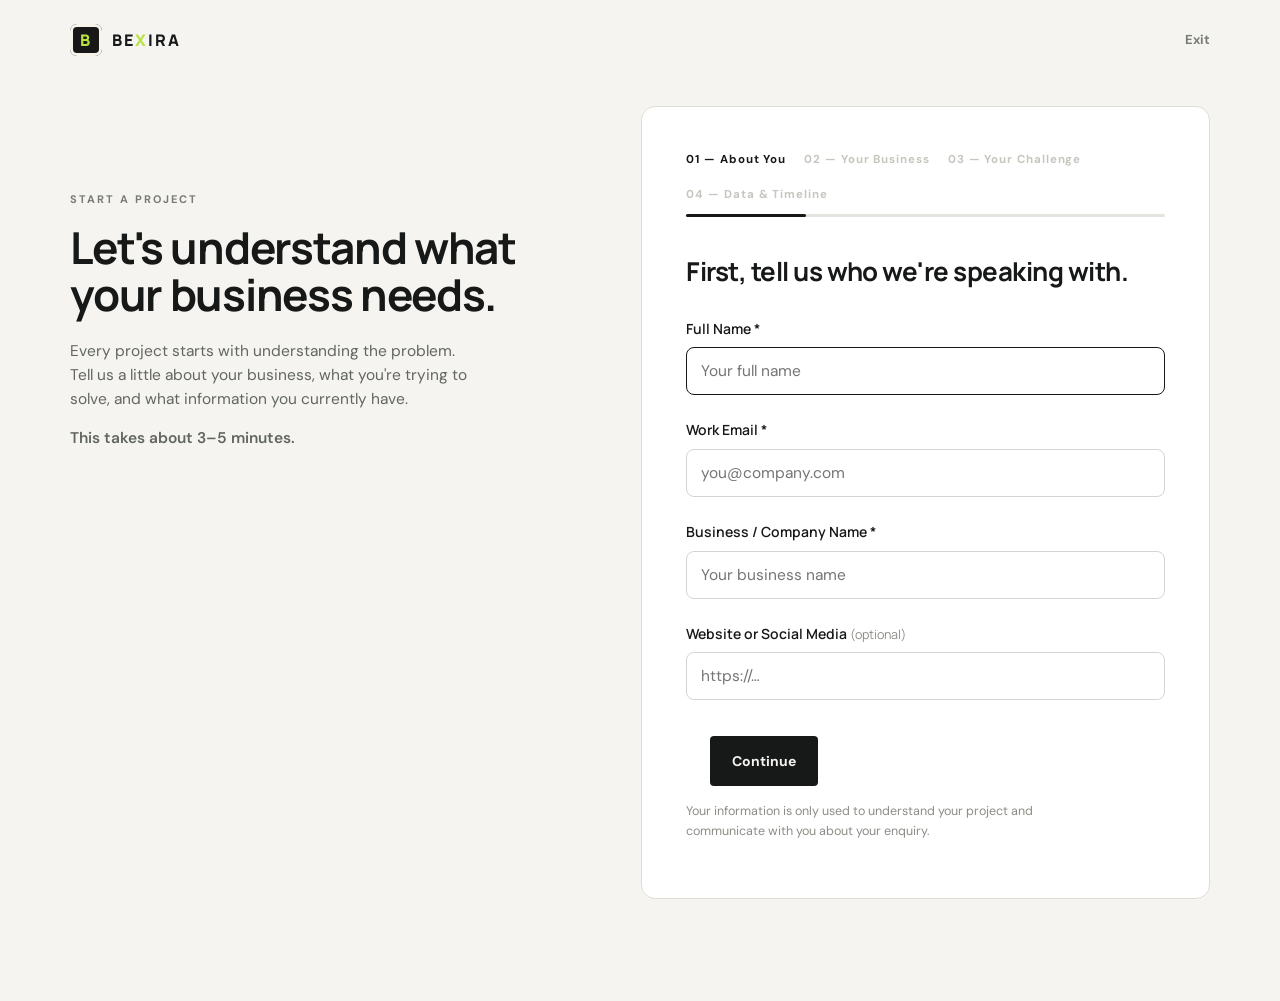
==== start-a-project/index.html @ 91bf82a2 "Update index.html" ====
<!DOCTYPE html>
<html lang="en">
<head>
<meta charset="UTF-8">
<meta name="viewport" content="width=device-width, initial-scale=1.0">
<title>Start a Project — BEXIRA</title>
<link rel="icon" type="image/png" href="../assets/favicon.png">
<link rel="preconnect" href="https://fonts.googleapis.com">
<link rel="preconnect" href="https://fonts.gstatic.com" crossorigin>
<link href="https://fonts.googleapis.com/css2?family=DM+Sans:wght@400;500;600;700&family=Manrope:wght@500;600;700;800&display=swap" rel="stylesheet">
<link rel="stylesheet" href="../style.css">

<style>
/* Form validation states */
.sp-field input.invalid,
.sp-field textarea.invalid {
  border-color: #d93025;
  background-color: #fff8f8;
}

.sp-field input.invalid:focus,
.sp-field textarea.invalid:focus {
  border-color: #d93025;
  box-shadow: 0 0 0 2px rgba(217, 48, 37, 0.12);
}

.sp-field-error {
  display: none;
  margin-top: 6px;
  font-size: 13px;
  color: #d93025;
}

.sp-field-error.show {
  display: block;
}
</style>
</head>
<body>
<div class="sp-page">
  <div class="sp-top">
    <a class="brand" href="../index.html" aria-label="BEXIRA home">
      <span class="brand-mark">B</span><span>BE<span class="x">X</span>IRA</span>
    </a>
    <a class="sp-exit" href="../index.html">Exit</a>
  </div>

  <div class="sp-wrap">
    <div class="sp-intro">
      <p class="eyebrow">START A PROJECT</p>
      <h1>Let's understand what your business needs.</h1>
      <p>Every project starts with understanding the problem. Tell us a little about your business, what you're trying to solve, and what information you currently have.</p>
      <p class="sp-time">This takes about 3–5 minutes.</p>
    </div>

    <div class="sp-panel">
      <div class="sp-labels">
        <span data-lbl="1" class="on">01 — About You</span>
        <span data-lbl="2">02 — Your Business</span>
        <span data-lbl="3">03 — Your Challenge</span>
        <span data-lbl="4">04 — Data &amp; Timeline</span>
      </div>
      <div class="sp-count-mobile" id="spCountMobile">Step 1 of 4</div>
      <div class="sp-progress-track"><div class="sp-progress-fill" id="spProgress"></div></div>

      <form id="spForm" action="https://api.web3forms.com/submit" method="POST">
        <input type="hidden" name="access_key" value="PASTE_YOUR_WEB3FORMS_KEY_HERE">
        <input type="hidden" name="subject" value="New BEXIRA project enquiry">
        <input type="hidden" name="redirect" value="brief-sent.html">
        <label class="hp-field">Leave this empty<input type="checkbox" name="botcheck"></label>

        <div class="sp-step active" data-step="1">
          <h2>First, tell us who we're speaking with.</h2>
          <div class="sp-field">
            <label>Full Name *</label>
            <input type="text" name="Full name" placeholder="Your full name" required autofocus>
          </div>
          <div class="sp-field">
            <label>Work Email *</label>
            <input type="email" name="Email" placeholder="you@company.com" required>
          </div>
          <div class="sp-field">
            <label>Business / Company Name *</label>
            <input type="text" name="Business name" placeholder="Your business name" required>
          </div>
          <div class="sp-field">
            <label>Website or Social Media <span class="opt">(optional)</span></label>
            <input type="text" name="Website or social" placeholder="https://…">
          </div>
          <div class="sp-nav"><span></span><button type="button" class="button dark sp-next">Continue</button></div>
          <p class="sp-submit-note">Your information is only used to understand your project and communicate with you about your enquiry.</p>
        </div>

        <div class="sp-step" data-step="2">
          <h2>Help us understand what you do.</h2>
          <div class="sp-field">
            <label>Tell us briefly about your business *</label>
            <textarea name="About the business" placeholder="What do you sell or provide, and who are your customers?" required></textarea>
          </div>
          <div class="sp-field">
            <label>Where is your business right now? <span class="opt">(optional)</span></label>
            <div class="sp-pills" data-field="Business stage">
              <div class="sp-pill">Startup / Early stage</div>
              <div class="sp-pill">Growing business</div>
              <div class="sp-pill">Established business</div>
              <div class="sp-pill">Other</div>
            </div>
            <input type="hidden" name="Business stage">
          </div>
          <div class="sp-nav"><button type="button" class="sp-back">← Back</button><button type="button" class="button dark sp-next">Continue</button></div>
        </div>

        <div class="sp-step" data-step="3">
          <h2>What would you like BEXIRA to help you understand?</h2>
          <div class="sp-field">
            <div class="sp-checks">
              <label class="sp-check"><input type="checkbox" name="Help needed" value="Dashboard build">Dashboard build</label>
              <label class="sp-check"><input type="checkbox" name="Help needed" value="Sales & customer review">Sales &amp; customer review</label>
              <label class="sp-check"><input type="checkbox" name="Help needed" value="Not sure yet, help me decide">Not sure yet, help me decide</label>
              <label class="sp-check"><input type="checkbox" name="Help needed" value="Data cleaning & organizing">Data cleaning &amp; organizing</label>
              <label class="sp-check"><input type="checkbox" name="Help needed" value="Something else">Something else</label>
            </div>
          </div>
          <div class="sp-field">
            <label>What problem are you currently trying to solve? *</label>
            <textarea name="The problem" placeholder="Tell us what isn't working, what you can't currently see clearly, or what decision you're trying to make." required></textarea>
          </div>
          <div class="sp-field">
            <label>What would you like to be able to do differently after this project? <span class="opt">(optional)</span></label>
            <textarea name="Desired outcome" placeholder="For example: understand which products drive profit, identify our best customers, track performance more clearly, or make better marketing decisions."></textarea>
          </div>
          <div class="sp-nav"><button type="button" class="sp-back">← Back</button><button type="button" class="button dark sp-next">Continue</button></div>
        </div>

        <div class="sp-step" data-step="4">
          <h2>Let's determine what's feasible.</h2>
          <div class="sp-field">
            <label>What information do you currently have?</label>
            <div class="sp-checks">
              <label class="sp-check"><input type="checkbox" name="Data available" value="Excel / CSV files">Excel / CSV files</label>
              <label class="sp-check"><input type="checkbox" name="Data available" value="POS data">POS data</label>
              <label class="sp-check"><input type="checkbox" name="Data available" value="CRM data">CRM data</label>
              <label class="sp-check"><input type="checkbox" name="Data available" value="E-commerce data">E-commerce data</label>
              <label class="sp-check"><input type="checkbox" name="Data available" value="Accounting / financial data">Accounting / financial data</label>
              <label class="sp-check"><input type="checkbox" name="Data available" value="Data from multiple sources">Data from multiple sources</label>
              <label class="sp-check"><input type="checkbox" name="Data available" value="Not sure">I'm not sure</label>
            </div>
          </div>
          <div class="sp-field">
            <label>When would you like to start? *</label>
            <div class="sp-pills" data-field="Timeline">
              <div class="sp-pill">As soon as possible</div>
              <div class="sp-pill">Within 1 month</div>
              <div class="sp-pill">1–3 months</div>
              <div class="sp-pill">I'm exploring options</div>
            </div>
            <input type="hidden" name="Timeline">
            <div class="sp-field-err">Pick one to continue.</div>
          </div>
          <div class="sp-field">
            <label>How did you hear about BEXIRA? <span class="opt">(optional)</span></label>
            <div class="sp-pills" data-field="Referral source">
              <div class="sp-pill">LinkedIn</div>
              <div class="sp-pill">Referral</div>
              <div class="sp-pill">Google / Search</div>
              <div class="sp-pill">Social media</div>
              <div class="sp-pill">Other</div>
            </div>
            <input type="hidden" name="Referral source">
          </div>
          <div class="sp-field">
            <label>Anything else you'd like us to know? <span class="opt">(optional)</span></label>
            <textarea name="Anything else" placeholder="Is there anything about your business, challenge, or project that would be helpful for us to know?"></textarea>
          </div>
         <div class="sp-field">
          <label for="budget_in_mind">Do you have a budget in mind? <span class="opt">(optional)</span></label>
          <input type="text" id="budget_in_mind" name="budget_in_mind"
         placeholder="e.g. ₦300,000 or $400. Leave blank if you're not sure">
        <p class="help">This helps us suggest the right package. A rough number is fine, and we'll quote a fixed price after the discovery call.</p>
       </div>
          
          <div class="sp-nav">
            <button type="button" class="sp-back">← Back</button>
            <button type="submit" class="button dark sp-submit" id="spSubmitBtn">Submit Project Brief</button>
          </div>
          <p class="sp-submit-note">By submitting this brief, you're giving BEXIRA the information needed to understand your project. No commitment is required at this stage.</p>
        </div>
      </form>
    </div>
  </div>
</div>

<script>
(function(){
  const steps = Array.from(document.querySelectorAll('.sp-step'));
  const labels = Array.from(document.querySelectorAll('.sp-labels span'));
  const progress = document.getElementById('spProgress');
  const countMobile = document.getElementById('spCountMobile');
  let current = 0;

  function show(i){
    steps.forEach((s,idx)=>s.classList.toggle('active', idx===i));
    labels.forEach((l,idx)=>l.classList.toggle('on', idx===i));
    progress.style.width = (((i+1)/steps.length)*100) + '%';
    countMobile.textContent = 'Step ' + (i+1) + ' of ' + steps.length;
    window.scrollTo({top:0, behavior:'smooth'});
  }

  function showFieldError(el, message){
    el.classList.add('invalid');

    let error = el.parentElement.querySelector('.sp-field-error');
    if (!error){
      error = document.createElement('div');
      error.className = 'sp-field-error';
      el.parentElement.appendChild(error);
    }

    error.textContent = message;
    error.classList.add('show');
  }

  function clearFieldError(el){
    el.classList.remove('invalid');

    const error = el.parentElement.querySelector('.sp-field-error');
    if (error) error.classList.remove('show');
  }

  function validateField(el){
    const value = el.value.trim();

    if (!value){
      showFieldError(el, 'This field is required.');
      return false;
    }

    if (el.type === 'email' && !el.validity.valid){
      showFieldError(el, 'Please enter a valid email address.');
      return false;
    }

    clearFieldError(el);
    return true;
  }

  function validate(step){
    let valid = true;

    const req = step.querySelectorAll('input[required], textarea[required]');

    req.forEach(el => {
      if (!validateField(el)){
        if (valid) el.focus();
        valid = false;
      }
    });

    // Timeline is the only required pill group (step 4)
    const timelineHidden = step.querySelector('input[type="hidden"][name="Timeline"]');
    if (timelineHidden && !timelineHidden.value){
      const err = step.querySelector('.sp-field-err');
      if (err) err.style.display = 'block';
      valid = false;
    }

    return valid;
  }

  // Validate required fields when the user leaves them.
  document.querySelectorAll('#spForm input[required], #spForm textarea[required]').forEach(el => {
    el.addEventListener('blur', () => {
      validateField(el);
    });

    el.addEventListener('input', () => {
      // Once the user starts correcting an invalid field,
      // remove the red state as soon as the value becomes valid.
      if (el.value.trim() && el.validity.valid){
        clearFieldError(el);
      }
    });
  });

  document.querySelectorAll('.sp-next').forEach(btn=>{
    btn.addEventListener('click', ()=>{
      if(!validate(steps[current])) return;
      if(current < steps.length-1){ current++; show(current); }
    });
  });
  document.querySelectorAll('.sp-back').forEach(btn=>{
    btn.addEventListener('click', ()=>{ if(current>0){ current--; show(current); } });
  });
  labels.forEach((l,idx)=>{
    l.style.cursor = idx <= current ? 'pointer' : 'default';
  });

  // Pill single-select groups
  document.querySelectorAll('.sp-pills').forEach(wrap=>{
    const field = wrap.dataset.field;
    const step = wrap.closest('.sp-step');
    const hidden = step.querySelector('input[type="hidden"][name="'+field+'"]');
    wrap.querySelectorAll('.sp-pill').forEach(p=>{
      p.addEventListener('click', ()=>{
        wrap.querySelectorAll('.sp-pill').forEach(o=>o.classList.remove('selected'));
        p.classList.add('selected');
        hidden.value = p.textContent;
        const err = step.querySelector('.sp-field-err');
        if (err) err.style.display = 'none';
      });
    });
  });

  document.getElementById('spForm').addEventListener('submit', ()=>{
    const btn = document.getElementById('spSubmitBtn');
    btn.disabled = true;
    btn.textContent = 'Submitted';
  });

  show(0);
})();
</script>
</body>
</html>
---- style.css ----
*{box-sizing:border-box}html{scroll-behavior:smooth}body{margin:0;background:#f5f4f0;color:#171918;font-family:"DM Sans",sans-serif;line-height:1.55}a{text-decoration:none;color:inherit}.nav{height:78px;padding:0 5.5vw;display:flex;align-items:center;justify-content:space-between;border-bottom:1px solid #deded8;background:#f5f4f0;position:sticky;top:0;z-index:10}.brand{display:flex;align-items:center;gap:10px;font-family:Manrope;font-weight:800;letter-spacing:.12em}.brand-mark{width:32px;height:32px;display:grid;place-items:center;background:#171918;color:#f5f4f0;border-radius:7px;font-weight:800}.nav-links{display:flex;gap:34px;font-size:14px;color:#555953}.nav-links a:hover,.footer-links a:hover{color:#171918}.nav-cta{font-weight:700;font-size:14px}.nav-cta span,.button span{margin-left:14px}.menu{display:none;border:0;background:none;font-size:24px}.hero{min-height:calc(100vh - 78px);padding:9vw 5.5vw 7vw;display:grid;grid-template-columns:1fr 1fr;gap:7vw;align-items:center;overflow:hidden}.eyebrow,.section-label,.case-label{font-size:11px;letter-spacing:.18em;font-weight:700;color:#777b75}.hero h1{font-family:Manrope;font-size:clamp(44px,5.8vw,82px);line-height:1.02;letter-spacing:-.055em;margin:22px 0}.hero h1 em,.contact h2 em{font-style:normal;color:#777b75}.hero-text{max-width:590px;font-size:18px;color:#626660}.hero-actions{display:flex;align-items:center;gap:28px;margin-top:35px}.button{display:inline-flex;padding:16px 22px;font-weight:700;font-size:14px;border-radius:4px}.button.dark{background:#171918;color:#fff}.button.light{background:#f5f4f0;color:#171918}.text-link{font-size:14px;font-weight:700}.text-link span{margin-left:8px}.hero-visual{position:relative;min-height:500px;display:grid;place-items:center}.orb{position:absolute;width:420px;height:420px;border-radius:50%;background:#e4e4df;z-index:-1}.data-card{width:min(100%,450px);background:#fff;border:1px solid #deded8;border-radius:18px;padding:25px;box-shadow:0 25px 70px #00000012;transform:rotate(2deg)}.card-top{font-size:10px;letter-spacing:.12em;color:#777b75;display:flex;justify-content:space-between}.live-dot{width:7px;height:7px;border-radius:50%;background:#777b75}.metric-row{display:grid;grid-template-columns:1fr 1fr;gap:18px;margin:30px 0}.metric-row small{display:block;color:#777b75;font-size:11px}.metric-row strong{display:block;font-family:Manrope;font-size:26px;margin:2px 0}.up{font-size:11px}.chart{height:120px;border-bottom:1px solid #ddd;display:flex;align-items:end;gap:9px}.bar{width:10%;background:#202321;border-radius:3px 3px 0 0}.b1{height:38%}.b2{height:50%}.b3{height:42%}.b4{height:66%}.b5{height:59%}.b6{height:78%}.b7{height:70%}.b8{height:91%}.insight{display:flex;gap:12px;align-items:flex-start;margin-top:22px;padding:13px;background:#f2f2ee;border-radius:9px;font-size:11px}.insight span{font-size:18px}.insight p{margin:0}.floating-card{position:absolute;right:0;bottom:54px;background:#171918;color:#fff;padding:19px 22px;border-radius:8px;font-size:10px;letter-spacing:.12em;line-height:1.7;transform:rotate(-4deg)}.floating-card b{font-size:12px}.trust-strip{border-top:1px solid #deded8;border-bottom:1px solid #deded8;padding:24px 5.5vw;display:flex;justify-content:space-between;gap:30px;color:#777b75;font-size:10px;letter-spacing:.13em}.trust-strip div{display:flex;gap:32px;color:#30332f;letter-spacing:0;font-size:12px}.section{padding:12vw 5.5vw}.intro{display:grid;grid-template-columns:1fr 2.3fr;gap:8vw}.intro h2,.process h2,.case-head h2,.about h2{font-family:Manrope;font-size:clamp(42px,5vw,70px);line-height:1.02;letter-spacing:-.05em;margin:0 0 28px}.intro h2 span,.process h2 span,.case-head h2 span,.about h2 span{color:#777b75}.lead{font-family:Manrope;font-size:27px;line-height:1.3;max-width:800px;margin-top:0}.intro p:not(.lead){max-width:670px;color:#626660}.solutions-grid{display:grid;grid-template-columns:repeat(4,1fr);border-top:1px solid #deded8;margin:0 5.5vw}.solution{min-height:390px;padding:30px 25px;border-right:1px solid #deded8;position:relative}.solution:first-child{border-left:1px solid #deded8}.solution.featured{background:#e7e7e1}.number{font-size:11px;color:#777b75}.solution h3{font-family:Manrope;font-size:28px;line-height:1.05;letter-spacing:-.04em;margin-top:70px}.solution p{color:#686c66;max-width:230px;font-size:14px}.arrow{position:absolute;bottom:27px;right:25px;font-size:22px}.process{display:grid;grid-template-columns:1fr 2.3fr;gap:8vw;background:#171918;color:#f5f4f0}.process .section-label{color:#92968f}.process-content h2 span{color:#92968f}.steps{border-top:1px solid #444742}.step{display:grid;grid-template-columns:80px 1fr;padding:27px 0;border-bottom:1px solid #444742}.step>b{font-size:11px;color:#92968f}.step h3{margin:0;font-family:Manrope;font-size:22px}.step p{margin:7px 0 0;color:#b7bab4;max-width:620px}.case-section{padding:12vw 5.5vw}.case-head{display:grid;grid-template-columns:1.2fr 1fr;gap:8vw;align-items:end;margin-bottom:60px}.case-head>p{color:#626660;max-width:400px}.case-card{display:grid;grid-template-columns:1.05fr 1fr;background:#e5e5df}.case-visual{min-height:500px;background:#202321;color:#f5f4f0;padding:35px;display:flex;flex-direction:column;justify-content:flex-end;position:relative;overflow:hidden}.case-visual:before{content:"";position:absolute;width:360px;height:360px;border:1px solid #777b75;border-radius:50%;right:-100px;top:-70px}.case-number{font-family:Manrope;font-size:clamp(70px,9vw,125px);line-height:.9;letter-spacing:-.07em;margin-bottom:5px}.case-visual>p{font-size:11px;letter-spacing:.18em;color:#a7aaa3}.case-line{width:100%;height:1px;background:#666a64;margin:50px 0 15px}.case-bottom{display:flex;justify-content:space-between;font-size:12px;color:#b9bcb6}.case-copy{padding:70px 7vw;display:flex;flex-direction:column;justify-content:center}.tag{font-size:10px;letter-spacing:.15em;font-weight:700;color:#777b75}.case-copy h3{font-family:Manrope;font-size:42px;letter-spacing:-.04em;margin:20px 0}.case-copy p{color:#626660;max-width:470px;margin-bottom:35px}.about-grid{display:grid;grid-template-columns:1.1fr 1fr;gap:10vw}.about-copy .big{font-family:Manrope;font-size:25px;line-height:1.3}.about-copy>p:not(.big){color:#626660}.principles{display:flex;flex-wrap:wrap;gap:9px;margin-top:35px}.principles span{border:1px solid #d5d5cf;padding:10px 13px;font-size:11px}.contact{background:#202321;color:#f5f4f0;padding:10vw 5.5vw}.contact-inner{max-width:950px}.contact h2{font-family:Manrope;font-size:clamp(60px,9vw,130px);line-height:.9;letter-spacing:-.065em;margin:22px 0}.contact p:not(.eyebrow){max-width:500px;color:#b9bcb6;margin:30px 0}.contact .eyebrow{color:#92968f}footer{padding:45px 5.5vw;display:grid;grid-template-columns:2fr 1fr 1fr;gap:30px;border-top:1px solid #deded8}.footer-brand{display:grid;grid-template-columns:32px auto;gap:10px;align-items:center;font-family:Manrope}.footer-brand p{grid-column:1/-1;color:#777b75;font-size:12px;margin:0}.footer-links{display:flex;flex-direction:column;gap:8px;font-size:12px}.copyright{font-size:11px;color:#777b75;text-align:right;align-self:end}@media(max-width:850px){.nav{padding:0 6%}.nav-links,.nav-cta{display:none}.menu{display:block}.hero{grid-template-columns:1fr;padding:18vw 6% 12vw}.hero-visual{min-height:400px}.trust-strip{padding:20px 6%;display:block}.trust-strip div{margin-top:14px;flex-wrap:wrap;gap:14px}.section{padding:18vw 6%}.intro,.process,.about-grid,.case-head{grid-template-columns:1fr;gap:45px}.solutions-grid{grid-template-columns:1fr 1fr;margin:0 6%}.solution{min-height:330px}.solution:nth-child(2){border-right:0}.solution:nth-child(n+3){border-top:1px solid #deded8}.case-card{grid-template-columns:1fr}.case-visual{min-height:400px}.case-copy{padding:55px 8vw}footer{grid-template-columns:1fr 1fr;padding:40px 6%}.copyright{text-align:left;grid-column:1/-1}.nav{height:68px}}@media(max-width:520px){.hero h1{font-size:47px}.hero-text{font-size:16px}.hero-actions{align-items:flex-start;flex-direction:column;gap:18px}.hero-visual{min-height:350px}.data-card{transform:none}.floating-card{right:-4px;bottom:10px}.solutions-grid{grid-template-columns:1fr}.solution,.solution:first-child{border-left:1px solid #deded8;border-right:1px solid #deded8}.solution:nth-child(2){border-top:0}.lead{font-size:22px}.case-number{font-size:76px}.contact h2{font-size:64px}}

/* ===== BEXIRA logo identity (mark + wordmark X only) ===== */
:root{--logo-ivory:#F7F4EC;--logo-lime:#B8E33D;--logo-ink:#171817}
.brand-mark{background:var(--logo-ink);color:var(--logo-lime);box-shadow:0 0 0 3px var(--logo-ivory) inset;transition:transform .4s cubic-bezier(.2,.8,.2,1)}
.brand:hover .brand-mark{transform:rotate(-8deg) scale(1.06)}
.brand .x,.footer-brand .x{color:var(--logo-lime)}

/* ===== Scroll reveal ===== */
.reveal{opacity:0;transform:translateY(26px);transition:opacity .8s cubic-bezier(.2,.7,.2,1),transform .8s cubic-bezier(.2,.7,.2,1)}
.reveal.in{opacity:1;transform:translateY(0)}

/* ===== Hero motion ===== */
.orb{animation:floatOrb 7s ease-in-out infinite}
@keyframes floatOrb{0%,100%{transform:translateY(0) scale(1)}50%{transform:translateY(-16px) scale(1.03)}}
.live-dot{animation:pulseDot 2.2s ease-in-out infinite}
@keyframes pulseDot{0%,100%{box-shadow:0 0 0 0 rgba(119,123,117,.45)}50%{box-shadow:0 0 0 7px rgba(119,123,117,0)}}
.data-card{transition:transform .25s ease-out;will-change:transform}
.floating-card{transition:transform .35s cubic-bezier(.2,.8,.2,1)}
.floating-card:hover{transform:rotate(1deg) scale(1.04)}
.chart .bar{transition:height 1.1s cubic-bezier(.16,.8,.2,1)}
.chart:not(.animate) .bar{height:0!important}
.insight{transition:transform .3s}
.insight:hover{transform:translateX(3px)}

/* ===== Solution cards ===== */
.solution{transition:background .35s ease}
.solution:not(.featured):hover{background:#ececE6}
.arrow{transition:transform .3s cubic-bezier(.2,.8,.2,1)}
.solution:hover .arrow{transform:translate(4px,-4px)}

/* ===== Case study sparkline graphic ===== */
.case-visual{isolation:isolate}
.case-spark{position:absolute;inset:0;width:100%;height:60%;opacity:.55;z-index:0}
.spark-line{fill:none;stroke-width:2;stroke-linecap:round;stroke-dasharray:520;stroke-dashoffset:520;transition:stroke-dashoffset 1.6s cubic-bezier(.2,.7,.2,1)}
.spark-up{stroke:#f5f4f0}
.spark-down{stroke:#5c605a}
.case-visual.animate .spark-line{stroke-dashoffset:0}
.case-visual.animate .spark-down{transition-delay:.25s}
.case-label,.case-number,.case-visual>p,.case-line,.case-bottom{position:relative;z-index:1}

/* ===== Steps + principles subtle hover ===== */
.step{transition:padding-left .3s}
.step:hover{padding-left:8px}
.principles span{transition:background .25s,border-color .25s}
.principles span:hover{background:#171918;color:#f5f4f0;border-color:#171918}

@media(prefers-reduced-motion:reduce){
  .reveal,.orb,.live-dot,.spark-line,.data-card,.floating-card,.chart .bar{transition:none!important;animation:none!important}
  .reveal{opacity:1;transform:none}
  .chart .bar{height:auto!important}
  .spark-line{stroke-dashoffset:0!important}
}

/* ===== Buttons: clear, consistent hover on every button ===== */
.button{display:inline-flex;align-items:center;transition:transform .25s ease,box-shadow .25s ease,background .25s ease,color .25s ease;cursor:pointer}
.button.dark{background:#171918;color:#f5f4f0}
.button.dark:hover{background:#2b2d29;transform:translateY(-2px);box-shadow:0 12px 26px rgba(0,0,0,.18)}
.button.outline{background:transparent;color:#171918;border:1.5px solid #171918}
.button.outline:hover{background:#171918;color:#f5f4f0;transform:translateY(-2px);box-shadow:0 12px 26px rgba(0,0,0,.18)}
.button.light{background:#f5f4f0;color:#171918}
.button.light:hover{background:#e5e5df;transform:translateY(-2px);box-shadow:0 12px 26px rgba(0,0,0,.28)}
.nav-cta{position:relative;border-bottom:1px solid transparent;transition:border-color .25s,color .25s}
.nav-cta:hover{border-bottom-color:#171918}
.text-link{position:relative;background-image:linear-gradient(#171918,#171918);background-size:0% 1px;background-position:0 100%;background-repeat:no-repeat;padding-bottom:2px;transition:background-size .35s cubic-bezier(.2,.8,.2,1)}
.text-link:hover{background-size:100% 1px}

/* ===== Mini CTA after Services ===== */
.mini-cta{border-top:1px solid #deded8;margin:0 5.5vw;padding:64px 0;display:flex;flex-wrap:wrap;align-items:center;justify-content:space-between;gap:24px}
.mini-cta p{font-family:Manrope;font-size:22px;max-width:560px;letter-spacing:-.01em;line-height:1.3}

/* ===== Case CTA at bottom of Selected Thinking ===== */
.case-cta{margin-top:56px;padding-top:36px;border-top:1px solid #deded8;display:flex;flex-wrap:wrap;align-items:center;justify-content:space-between;gap:22px}
.case-cta p{font-family:Manrope;font-size:20px;max-width:440px}

/* ===== Footer contact line ===== */
.footer-contact-line{font-size:13px;color:#777b75;margin-top:14px}
.footer-contact-line a{font-weight:700;color:#171918;text-decoration:underline;text-underline-offset:3px;transition:opacity .2s}
.footer-contact-line a:hover{opacity:.6}

/* ===== Hero: profit trend line + updated metrics ===== */
.chart{position:relative}
.profit-trend{position:absolute;inset:0;width:100%;height:100%;pointer-events:none}
.profit-trend polyline{fill:none;stroke:#9a9d97;stroke-width:2;stroke-dasharray:420;stroke-dashoffset:420;transition:stroke-dashoffset 1.3s cubic-bezier(.2,.7,.2,1) .4s}
.chart.animate .profit-trend polyline{stroke-dashoffset:0}
.down{font-size:11px}

/* ===== Services heading ===== */
.services-heading{margin:0 5.5vw;padding:64px 0 8px;font-family:Manrope;font-weight:700;font-size:13px;letter-spacing:.16em;text-transform:uppercase;color:#777b75}

/* ===== Case study: projects label + evidence images ===== */
.case-projects-label{font-family:Manrope;font-weight:700;font-size:13px;letter-spacing:.16em;text-transform:uppercase;color:#777b75;margin-bottom:22px}
.case-evidence{display:grid;grid-template-columns:1fr 1fr;gap:26px;margin-top:26px}
.evidence-item img{width:100%;border:1px solid #deded8;border-radius:4px;display:block}
.evidence-item figcaption{font-size:13px;color:#626660;margin-top:12px;max-width:420px}
@media(max-width:850px){.case-evidence{grid-template-columns:1fr}}

/* ===== News & Insights ===== */
.news-grid{display:grid;grid-template-columns:repeat(3,1fr);gap:24px;margin-top:16px}
.news-card{border-top:1px solid #deded8;padding-top:20px;transition:transform .3s}
.news-card:hover{transform:translateY(-4px)}
.news-card h3{font-family:Manrope;font-size:19px;line-height:1.25;letter-spacing:-.01em;margin:14px 0 12px}
.news-meta{font-size:12px;color:#777b75}
.news-note{margin-top:34px;font-size:13px;color:#777b75}
@media(max-width:850px){.news-grid{grid-template-columns:1fr}}

/* ===== FAQ accordion ===== */
.faq-list{border-top:1px solid #deded8;margin-top:16px}
.faq-item{border-bottom:1px solid #deded8;padding:22px 0}
.faq-item summary{list-style:none;cursor:pointer;font-family:Manrope;font-weight:600;font-size:17px;display:flex;justify-content:space-between;align-items:center}
.faq-item summary::-webkit-details-marker{display:none}
.faq-item summary::after{content:"+";font-size:20px;color:#777b75;transition:transform .3s}
.faq-item[open] summary::after{transform:rotate(45deg)}
.faq-item p{color:#626660;max-width:640px;margin:14px 0 0;font-size:14.5px}

/* ===== Case study page ===== */
.cs-main{max-width:900px;margin:0 auto;padding:8vw 6vw 10vw}
.cs-back{font-size:13px;font-weight:700;color:#777b75;display:inline-block;margin-bottom:40px}
.cs-back:hover{color:#171918}
.cs-tag{font-size:11px;letter-spacing:.18em;font-weight:700;color:#777b75}
.cs-title{font-family:Manrope;font-weight:800;font-size:clamp(38px,6vw,64px);letter-spacing:-.04em;line-height:1.02;margin:18px 0 46px}
.cs-block{padding:40px 0;border-top:1px solid #deded8}
.cs-block h2{font-family:Manrope;font-size:14px;font-weight:700;letter-spacing:.14em;text-transform:uppercase;color:#777b75;margin-bottom:18px}
.cs-block p{color:#33362f;font-size:16.5px;max-width:680px;margin-bottom:14px}
.cs-stats{display:flex;flex-wrap:wrap;gap:28px;margin-top:20px}
.cs-stats div{font-size:13px;color:#777b75}
.cs-stats b{display:block;font-family:Manrope;font-size:22px;color:#171918}
.cs-qlist,.cs-findings{margin:0;padding:0;list-style:none}
.cs-qlist li,.cs-findings li{position:relative;padding:10px 0 10px 22px;font-size:16px;color:#33362f;max-width:680px}
.cs-qlist li::before,.cs-findings li::before{content:"—";position:absolute;left:0;color:#777b75}
.cs-why{margin-top:18px;padding:18px 20px;background:#ececE6;border-radius:8px;font-size:14.5px;color:#4a4d47;max-width:680px}
.cs-dash-figure{margin:0 0 46px}
.cs-dash-figure img{width:100%;border:1px solid #deded8;border-radius:6px;display:block}
.cs-dash-figure figcaption{margin-top:14px;font-size:14.5px;color:#4a4d47;max-width:680px}
.cs-dash-figure figcaption b{color:#171918}
.cs-rec-grid{display:grid;grid-template-columns:1fr 1fr;gap:36px;margin-top:10px}
.cs-rec-col h3{font-family:Manrope;font-size:15px;margin-bottom:12px}
.cs-rec-col.data h3{color:#171918}
.cs-rec-col.bexira h3{color:#777b75}
@media(max-width:760px){.cs-rec-grid{grid-template-columns:1fr}.cs-main{padding:22vw 6% 16vw}}

/* ===== Mobile menu fix ===== */
.nav-links.open{display:flex!important;position:absolute;top:100%;left:0;right:0;flex-direction:column;align-items:flex-start;gap:18px;background:#f5f4f0;padding:24px 6%;border-bottom:1px solid #deded8;z-index:20;animation:slideDown .25s ease}
@keyframes slideDown{from{opacity:0;transform:translateY(-8px)}to{opacity:1;transform:translateY(0)}}

/* ===== Contact extras ===== */
.availability{display:flex;align-items:center;gap:10px;font-size:13px;color:#b9bcb6;margin-bottom:26px}
.next-steps{display:flex;gap:0;flex-wrap:wrap;margin-top:30px;font-size:12px;letter-spacing:.06em;color:#92968f}
.next-steps span:not(:last-child)::after{content:"·";margin:0 12px;color:#444742}

/* ===== Founder quote ===== */
.founder-quote{margin:34px 0 0;padding-left:22px;border-left:2px solid #d5d5cf;font-family:Manrope;font-style:italic;font-size:19px;color:#33362f;max-width:480px}
.founder-quote cite{display:block;margin-top:12px;font-style:normal;font-size:12px;letter-spacing:.08em;color:#777b75}

/* ===== Project brief form ===== */
.brief-intro{color:#626660;font-size:16px;max-width:560px;margin-bottom:44px}
.brief-form{display:flex;flex-direction:column;gap:26px;max-width:640px}
.field{display:flex;flex-direction:column;gap:8px}
.field label{font-family:Manrope;font-weight:600;font-size:14px}
.field .hint{font-size:12.5px;color:#8b8e86;font-weight:400}
.field input,.field select,.field textarea{
  font-family:'DM Sans',sans-serif;font-size:15px;padding:13px 14px;border:1px solid #d5d5cf;
  border-radius:6px;background:#fff;color:#171918;transition:border-color .2s
}
.field input:focus,.field select:focus,.field textarea:focus{outline:none;border-color:#171918}
.field textarea{resize:vertical;min-height:96px;font-family:'DM Sans',sans-serif}
.field-row{display:grid;grid-template-columns:1fr 1fr;gap:20px}
@media(max-width:600px){.field-row{grid-template-columns:1fr}}
.brief-submit{align-self:flex-start;border:none;cursor:pointer;font-family:'DM Sans',sans-serif}
.brief-note{font-size:13px;color:#8b8e86;margin-top:-6px}
.thanks-wrap{max-width:560px;margin:14vw auto;text-align:left;padding:0 6vw}
.thanks-wrap h1{font-family:Manrope;font-size:clamp(32px,5vw,50px);letter-spacing:-.03em;margin-bottom:18px}
.thanks-wrap p{color:#626660;font-size:16px;margin-bottom:30px}

/* ===== Project brief form (step wizard) ===== */
.fb-page{min-height:100vh;display:flex;flex-direction:column}
.fb-top{padding:24px 5.5vw;display:flex;align-items:center;justify-content:space-between}
.fb-progress-track{height:3px;background:#e5e5df;width:100%}
.fb-progress-fill{height:100%;background:#171918;width:14%;transition:width .35s cubic-bezier(.2,.8,.2,1)}
.fb-exit{font-size:13px;font-weight:700;color:#777b75}
.fb-exit:hover{color:#171918}
.fb-body{flex:1;display:flex;align-items:center;padding:6vw 5.5vw}
.fb-step{display:none;max-width:640px;width:100%;animation:fbIn .4s cubic-bezier(.2,.8,.2,1)}
.fb-step.active{display:block}
@keyframes fbIn{from{opacity:0;transform:translateY(14px)}to{opacity:1;transform:translateY(0)}}
.fb-count{font-size:13px;color:#777b75;margin-bottom:16px}
.fb-question{font-family:Manrope;font-weight:700;font-size:clamp(24px,3.6vw,36px);letter-spacing:-.02em;line-height:1.2;margin-bottom:28px}
.fb-step input,.fb-step select,.fb-step textarea{
  width:100%;font-family:'DM Sans',sans-serif;font-size:18px;padding:14px 4px;border:none;border-bottom:2px solid #d5d5cf;
  background:transparent;color:#171918;transition:border-color .2s
}
.fb-step input:focus,.fb-step select:focus,.fb-step textarea:focus{outline:none;border-color:#171918}
.fb-step textarea{min-height:110px;resize:vertical;border:1px solid #d5d5cf;border-radius:6px;padding:14px}
.fb-hint{font-size:13px;color:#8b8e86;margin-top:10px}
.fb-error{font-size:13px;color:#b3453a;margin-top:10px;display:none}
.fb-options{display:flex;flex-direction:column;gap:10px}
.fb-option{border:1.5px solid #d5d5cf;border-radius:8px;padding:15px 18px;cursor:pointer;font-size:16px;transition:border-color .2s,background .2s}
.fb-option:hover{border-color:#171918}
.fb-option.selected{border-color:#171918;background:#171918;color:#f5f4f0}
.fb-other{margin-top:14px;display:none}
.fb-nav{display:flex;align-items:center;gap:24px;margin-top:38px}
.fb-back{font-size:14px;font-weight:600;color:#777b75;cursor:pointer;background:none;border:none;padding:0}
.fb-back:hover{color:#171918}
.fb-next,.fb-submit{border:none;cursor:pointer;font-family:'DM Sans',sans-serif}

/* ===== Start a Project — grouped multi-step form ===== */
.sp-page{min-height:100vh;display:flex;flex-direction:column}
.sp-top{padding:24px 5.5vw;display:flex;align-items:center;justify-content:space-between}
.sp-exit{font-size:13px;font-weight:700;color:#777b75}
.sp-exit:hover{color:#171918}
.sp-wrap{flex:1;display:grid;grid-template-columns:1fr 1.15fr;gap:6vw;padding:2vw 5.5vw 8vw;align-items:start}
@media(max-width:900px){.sp-wrap{grid-template-columns:1fr;gap:40px;padding:2vw 6% 14vw}}
.sp-intro{position:sticky;top:14vw}
@media(max-width:900px){.sp-intro{position:static}}
.sp-intro .eyebrow{font-size:11px;letter-spacing:.18em;font-weight:700;color:#777b75}
.sp-intro h1{font-family:Manrope;font-size:clamp(30px,4vw,44px);letter-spacing:-.03em;line-height:1.08;margin:16px 0 20px}
.sp-intro p{color:#626660;font-size:15.5px;max-width:400px;margin-bottom:14px}
.sp-time{font-size:13px;color:#8b8e86;font-weight:600}
.sp-panel{background:#fff;border:1px solid #deded8;border-radius:14px;padding:44px}
@media(max-width:600px){.sp-panel{padding:30px 22px}}
.sp-labels{display:flex;gap:18px;font-size:11.5px;letter-spacing:.08em;font-weight:700;color:#c6c6bf;margin-bottom:10px;flex-wrap:wrap}
.sp-labels span.on{color:#171918}
.sp-count-mobile{display:none;font-size:13px;color:#777b75;margin-bottom:10px}
@media(max-width:640px){.sp-labels{display:none}.sp-count-mobile{display:block}}
.sp-progress-track{height:3px;background:#e5e5df;border-radius:2px;margin-bottom:34px}
.sp-progress-fill{height:100%;background:#171918;border-radius:2px;width:25%;transition:width .35s cubic-bezier(.2,.8,.2,1)}
.sp-step{display:none}
.sp-step.active{display:block;animation:spIn .4s cubic-bezier(.2,.8,.2,1)}
@keyframes spIn{from{opacity:0;transform:translateY(10px)}to{opacity:1;transform:translateY(0)}}
.sp-step h2{font-family:Manrope;font-size:clamp(21px,2.6vw,26px);letter-spacing:-.02em;margin-bottom:26px}
.sp-field{margin-bottom:24px}
.sp-field label{display:block;font-family:Manrope;font-weight:600;font-size:14px;margin-bottom:8px}
.sp-field .opt{font-weight:400;color:#8b8e86;font-size:12.5px}
.sp-field input[type=text],.sp-field input[type=email],.sp-field input[type=url],.sp-field textarea{
  width:100%;font-family:'DM Sans',sans-serif;font-size:15.5px;padding:13px 14px;border:1px solid #d5d5cf;
  border-radius:8px;background:#fff;color:#171918;transition:border-color .2s
}
.sp-field input:focus,.sp-field textarea:focus{outline:none;border-color:#171918}
.sp-field textarea{resize:vertical;min-height:96px}
.sp-field-err{font-size:12.5px;color:#b3453a;margin-top:6px;display:none}
.sp-pills{display:flex;flex-wrap:wrap;gap:10px}
.sp-pill{border:1.5px solid #d5d5cf;border-radius:100px;padding:10px 18px;font-size:14px;cursor:pointer;transition:.2s}
.sp-pill:hover{border-color:#171918}
.sp-pill.selected{border-color:#171918;background:#171918;color:#f5f4f0}
.sp-checks{display:flex;flex-direction:column;gap:10px}
.sp-check{display:flex;align-items:center;gap:12px;border:1.5px solid #d5d5cf;border-radius:8px;padding:13px 16px;cursor:pointer;transition:border-color .2s;font-size:14.5px}
.sp-check:hover{border-color:#171918}
.sp-check input{width:18px;height:18px;flex-shrink:0;accent-color:#171918}
.sp-nav{display:flex;align-items:center;gap:24px;margin-top:36px}
.sp-back{font-size:14px;font-weight:600;color:#777b75;cursor:pointer;background:none;border:none;padding:0}
.sp-back:hover{color:#171918}
.sp-next,.sp-submit{border:none;cursor:pointer;font-family:'DM Sans',sans-serif}
.sp-submit:disabled{opacity:.6;cursor:default}
.sp-submit-note{font-size:12.5px;color:#8b8e86;margin-top:16px;max-width:420px}
.hp-field{position:absolute;left:-9999px;top:-9999px}

/* ===== Brief received (thank-you) — richer version ===== */
.thanks-wrap .next-steps-block{margin:38px 0;border-top:1px solid #deded8;padding-top:8px}
.thanks-step{display:grid;grid-template-columns:36px 1fr;gap:16px;padding:18px 0;border-bottom:1px solid #deded8}
.thanks-step b{font-family:Manrope;font-size:13px;color:#777b75}
.thanks-step h3{font-family:Manrope;font-size:16px;margin:0 0 4px}
.thanks-step p{color:#626660;font-size:14px;margin:0}
.thanks-actions{display:flex;gap:18px;flex-wrap:wrap;align-items:center;margin-top:30px}
.thanks-hint{font-size:13px;color:#8b8e86}

/* ===== Founder bio + portfolio link ===== */
.founder-bio{margin-top:22px;color:#626660;font-size:14.5px;max-width:480px}
.founder-portfolio-link{display:inline-block;margin-top:16px;font-size:13.5px}

.sim-note{background:#fff;border:1px solid #deded8;border-radius:12px;padding:14px 18px;font-size:.9rem;line-height:1.5;color:#777b75;max-width:720px;margin:20px 0}
.sim-note strong{color:#171918}

.bx-packages{max-width:1100px;margin:48px auto 0;padding-bottom:88px;font-family:'DM Sans',sans-serif;color:#171918}
@media (max-width:700px){.bx-packages{padding-bottom:56px}}
.bx-eyebrow{font-family:'Manrope',sans-serif;font-size:.75rem;letter-spacing:.14em;font-weight:700;color:#777b75;margin:0 0 20px}
.bx-grid{display:grid;grid-template-columns:repeat(auto-fit,minmax(260px,1fr));gap:20px}
.bx-card{background:#fff;border:1px solid #deded8;border-radius:16px;padding:28px;display:flex;flex-direction:column}
.bx-card h3{font-family:'Manrope',sans-serif;font-size:1.25rem;line-height:1.25;margin:0 0 8px}
.bx-for{color:#777b75;font-size:.95rem;line-height:1.5;margin:0 0 18px}
.bx-card ul{list-style:none;padding:0;margin:0 0 18px}
.bx-card li{position:relative;padding-left:20px;margin-bottom:10px;font-size:.95rem;line-height:1.5}
.bx-card li::before{content:"";position:absolute;left:0;top:.7em;width:8px;height:1px;background:currentColor}
.bx-small{font-size:.85rem;line-height:1.5;color:#777b75;margin:0 0 16px}
.bx-time{margin:auto 0 0;padding-top:16px;border-top:1px solid #deded8;font-size:.85rem;font-weight:600}
.bx-card--featured{background:#202321;border-color:#202321;color:#f5f4f0}
.bx-card--featured .bx-for{color:#b9bcb6}
.bx-card--featured .bx-time{border-top-color:rgba(245,244,240,.2)}
.bx-badge{align-self:flex-start;display:inline-block;margin-bottom:14px;padding:4px 10px;border-radius:999px;background:#f5f4f0;color:#171918;font-size:.7rem;font-weight:700;letter-spacing:.1em;text-transform:uppercase}
.bx-notes{margin-top:32px;max-width:720px}
.bx-notes p{font-size:1rem;line-height:1.6;margin:0 0 14px}
.bx-need{margin:24px 0}
.bx-need h4{font-family:'Manrope',sans-serif;font-size:1rem;margin:0 0 10px}
.bx-need ul{margin:0;padding-left:18px;line-height:1.7}
.bx-cta{display:inline-block;margin-top:8px;padding:14px 26px;border-radius:999px;background:#171918;color:#f5f4f0;font-weight:600;text-decoration:none}
.bx-cta:hover{background:#202321}
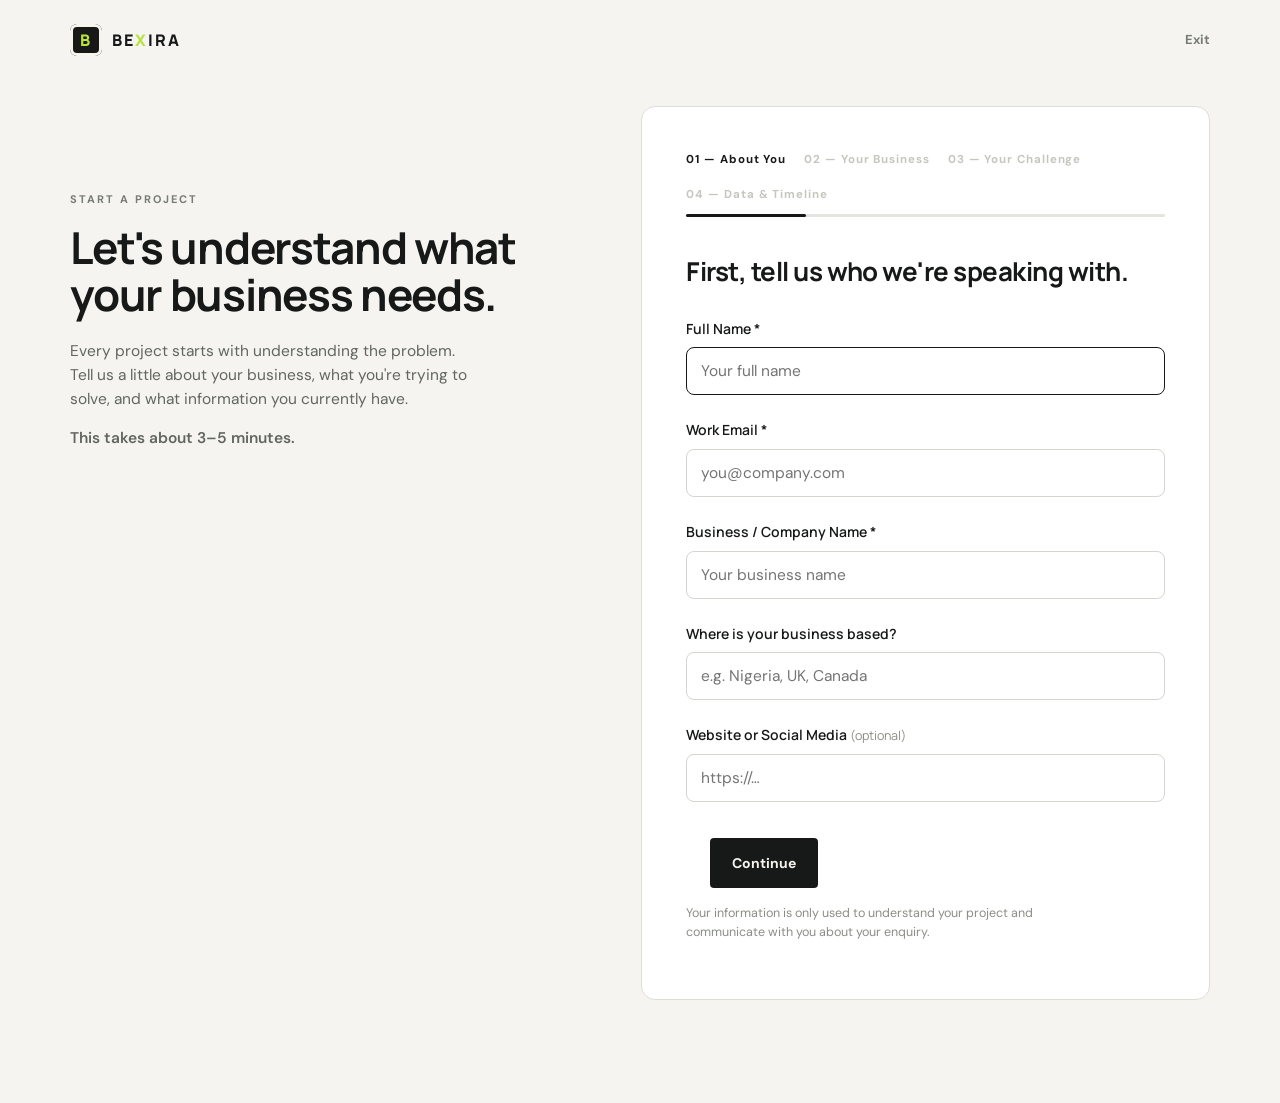
==== commit c9719123: "Update index.html" ====
--- a/start-a-project/index.html
+++ b/start-a-project/index.html
@@ -64,9 +64,9 @@
       <div class="sp-progress-track"><div class="sp-progress-fill" id="spProgress"></div></div>
 
       <form id="spForm" action="https://api.web3forms.com/submit" method="POST">
-        <input type="hidden" name="access_key" value="PASTE_YOUR_WEB3FORMS_KEY_HERE">
+        <input type="hidden" name="access_key" value="bdeb4134-4bf4-47cb-a210-68f720c36d8c">
         <input type="hidden" name="subject" value="New BEXIRA project enquiry">
-        <input type="hidden" name="redirect" value="brief-sent.html">
+        <input type="hidden" name="redirect" value="https://bexiraanalytics.github.io/website/start-a-project/brief-sent.html">
         <label class="hp-field">Leave this empty<input type="checkbox" name="botcheck"></label>
 
         <div class="sp-step active" data-step="1">
@@ -83,6 +83,10 @@
             <label>Business / Company Name *</label>
             <input type="text" name="Business name" placeholder="Your business name" required>
           </div>
+          <div class="sp-field">
+            <label for="country">Where is your business based?</label>
+            <input type="text" id="country" name="country" placeholder="e.g. Nigeria, UK, Canada" required>
+         </div>
           <div class="sp-field">
             <label>Website or Social Media <span class="opt">(optional)</span></label>
             <input type="text" name="Website or social" placeholder="https://…">
@@ -144,6 +148,7 @@
               <label class="sp-check"><input type="checkbox" name="Data available" value="Accounting / financial data">Accounting / financial data</label>
               <label class="sp-check"><input type="checkbox" name="Data available" value="Data from multiple sources">Data from multiple sources</label>
               <label class="sp-check"><input type="checkbox" name="Data available" value="Not sure">I'm not sure</label>
+              <label class="sp-check"><input type="checkbox" name="Data available" value="Not sure">Mostly in chats, DMs or a notebook</label>
             </div>
           </div>
           <div class="sp-field">
@@ -313,7 +318,7 @@
 
   document.getElementById('spForm').addEventListener('submit', ()=>{
     const btn = document.getElementById('spSubmitBtn');
-    btn.disabled = true;
+    btn.disabled = false;
     btn.textContent = 'Submitted';
   });
 
--- a/style.css
+++ b/style.css
@@ -270,8 +270,8 @@
 .sim-note{background:#fff;border:1px solid #deded8;border-radius:12px;padding:14px 18px;font-size:.9rem;line-height:1.5;color:#777b75;max-width:720px;margin:20px 0}
 .sim-note strong{color:#171918}
 
-.bx-packages{max-width:1100px;margin:48px auto 0;padding-bottom:88px;font-family:'DM Sans',sans-serif;color:#171918}
-@media (max-width:700px){.bx-packages{padding-bottom:56px}}
+.bx-packages{max-width:1100px;margin:48px auto 0;padding:0 0 88px;box-sizing:border-box;font-family:'DM Sans',sans-serif;color:#171918}
+@media (max-width:700px){.bx-packages{padding:0 24px 56px}}
 .bx-eyebrow{font-family:'Manrope',sans-serif;font-size:.75rem;letter-spacing:.14em;font-weight:700;color:#777b75;margin:0 0 20px}
 .bx-grid{display:grid;grid-template-columns:repeat(auto-fit,minmax(260px,1fr));gap:20px}
 .bx-card{background:#fff;border:1px solid #deded8;border-radius:16px;padding:28px;display:flex;flex-direction:column}
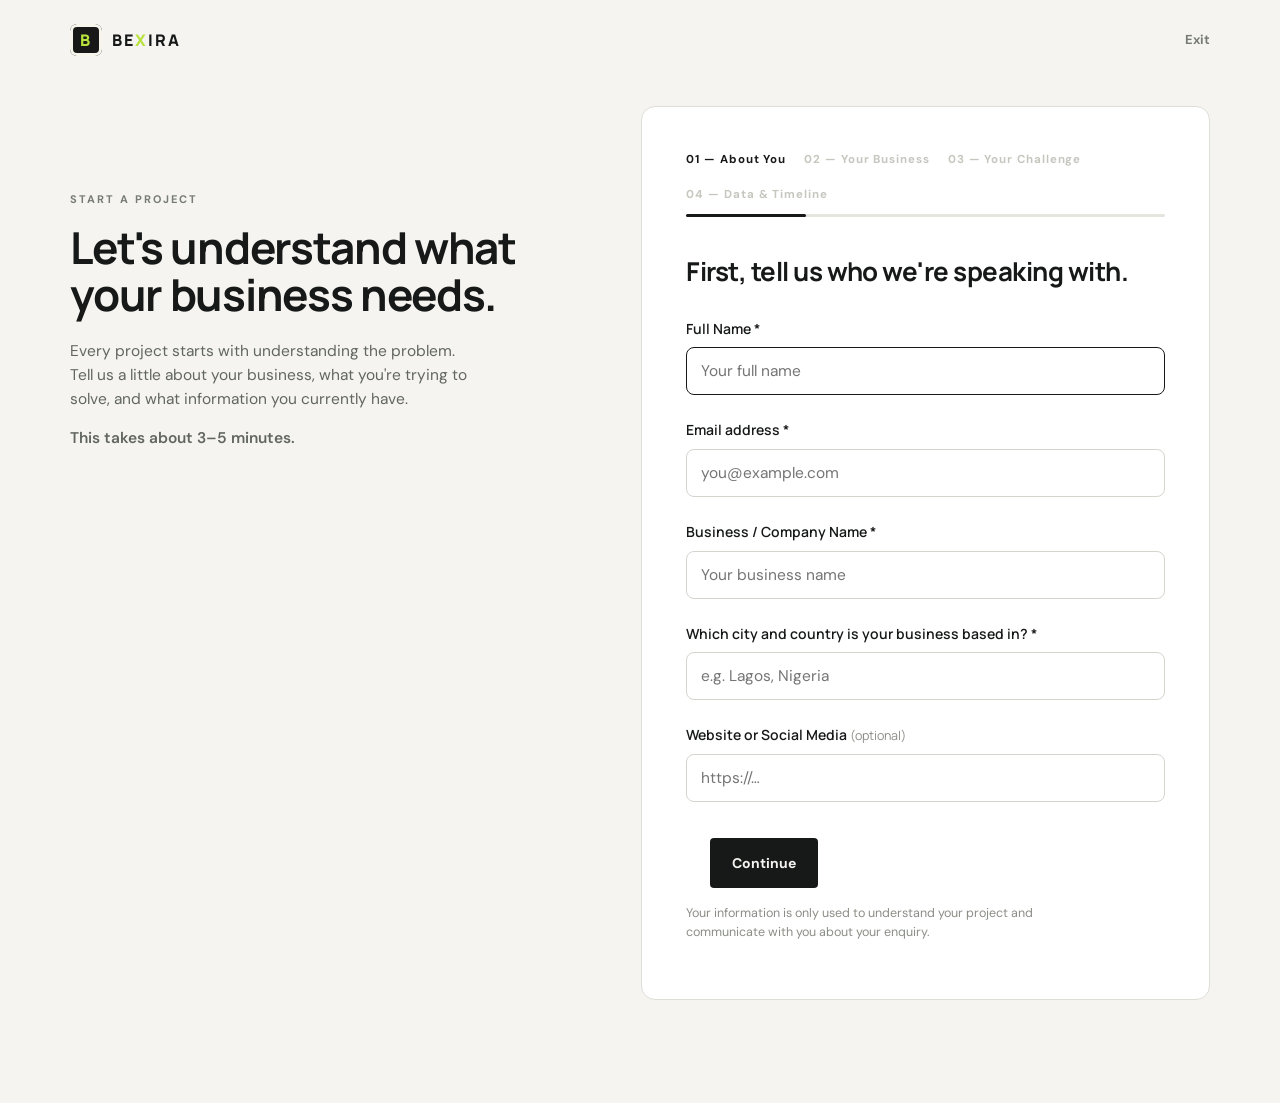
==== commit 273cec02: "Add files via upload" ====
--- a/start-a-project/index.html
+++ b/start-a-project/index.html
@@ -8,8 +8,18 @@
 <link rel="preconnect" href="https://fonts.googleapis.com">
 <link rel="preconnect" href="https://fonts.gstatic.com" crossorigin>
 <link href="https://fonts.googleapis.com/css2?family=DM+Sans:wght@400;500;600;700&family=Manrope:wght@500;600;700;800&display=swap" rel="stylesheet">
-<link rel="stylesheet" href="../style.css">
-
+<link rel="stylesheet" href="../style.css?v=4">
+
+<script>
+window.bexiraTrack = window.bexiraTrack || function (event, params) {
+  params = params || {};
+  try {
+    if (typeof window.gtag === "function") window.gtag("event", event, params);
+    if (typeof window.plausible === "function") window.plausible(event, { props: params });
+    (window.dataLayer = window.dataLayer || []).push(Object.assign({ event: event }, params));
+  } catch (e) {}
+};
+</script>
 <style>
 /* Form validation states */
 .sp-field input.invalid,
@@ -66,7 +76,8 @@
       <form id="spForm" action="https://api.web3forms.com/submit" method="POST">
         <input type="hidden" name="access_key" value="bdeb4134-4bf4-47cb-a210-68f720c36d8c">
         <input type="hidden" name="subject" value="New BEXIRA project enquiry">
-        <input type="hidden" name="redirect" value="https://bexiraanalytics.github.io/website/start-a-project/brief-sent.html">
+        <input type="hidden" name="Requested tier" value="">
+        <input type="hidden" name="redirect" value="https://bexira.consulting/start-a-project/brief-sent.html">
         <label class="hp-field">Leave this empty<input type="checkbox" name="botcheck"></label>
 
         <div class="sp-step active" data-step="1">
@@ -76,17 +87,17 @@
             <input type="text" name="Full name" placeholder="Your full name" required autofocus>
           </div>
           <div class="sp-field">
-            <label>Work Email *</label>
-            <input type="email" name="Email" placeholder="you@company.com" required>
+            <label>Email address *</label>
+            <input type="email" name="Email" placeholder="you@example.com" required>
           </div>
           <div class="sp-field">
             <label>Business / Company Name *</label>
             <input type="text" name="Business name" placeholder="Your business name" required>
           </div>
           <div class="sp-field">
-            <label for="country">Where is your business based?</label>
-            <input type="text" id="country" name="country" placeholder="e.g. Nigeria, UK, Canada" required>
-         </div>
+            <label for="country">Which city and country is your business based in? *</label>
+            <input type="text" id="country" name="City and country" placeholder="e.g. Lagos, Nigeria" required>
+          </div>
           <div class="sp-field">
             <label>Website or Social Media <span class="opt">(optional)</span></label>
             <input type="text" name="Website or social" placeholder="https://…">
@@ -98,40 +109,50 @@
         <div class="sp-step" data-step="2">
           <h2>Help us understand what you do.</h2>
           <div class="sp-field">
-            <label>Tell us briefly about your business *</label>
-            <textarea name="About the business" placeholder="What do you sell or provide, and who are your customers?" required></textarea>
-          </div>
-          <div class="sp-field">
-            <label>Where is your business right now? <span class="opt">(optional)</span></label>
-            <div class="sp-pills" data-field="Business stage">
-              <div class="sp-pill">Startup / Early stage</div>
-              <div class="sp-pill">Growing business</div>
-              <div class="sp-pill">Established business</div>
-              <div class="sp-pill">Other</div>
-            </div>
-            <input type="hidden" name="Business stage">
+            <label>What do you sell, to whom, and do you make it yourself or buy it to resell? *</label>
+            <textarea name="What they sell" placeholder="One or two lines is enough. If it's a mix, say roughly what share you make." required></textarea>
+          </div>
+          <div class="sp-field">
+            <label>Where do you sell? <span class="opt">(optional, choose all that apply)</span></label>
+            <div class="sp-checks">
+              <label class="sp-check"><input type="checkbox" name="Sales channels" value="Physical shop">Physical shop</label>
+              <label class="sp-check"><input type="checkbox" name="Sales channels" value="Instagram / WhatsApp">Instagram / WhatsApp</label>
+              <label class="sp-check"><input type="checkbox" name="Sales channels" value="Own website">Own website</label>
+              <label class="sp-check"><input type="checkbox" name="Sales channels" value="Marketplace (e.g. Jumia, Konga)">Marketplace (e.g. Jumia, Konga)</label>
+              <label class="sp-check"><input type="checkbox" name="Sales channels" value="Wholesale / distributors">Wholesale / distributors</label>
+              <label class="sp-check"><input type="checkbox" name="Sales channels" value="Other">Other</label>
+            </div>
+          </div>
+          <div class="sp-field">
+            <label>Roughly what were your sales last month? *</label>
+            <div class="sp-pills" data-field="Sales last month" data-required="true">
+              <div class="sp-pill">Under ₦2M</div>
+              <div class="sp-pill">₦2M–₦5M</div>
+              <div class="sp-pill">₦5M–₦15M</div>
+              <div class="sp-pill">₦15M–₦50M</div>
+              <div class="sp-pill">Over ₦50M</div>
+              <div class="sp-pill">I'm not sure</div>
+            </div>
+            <input type="hidden" name="Sales last month">
+            <p class="help">An estimate is fine. Your numbers stay private and are only used to prepare for our call.</p>
+            <div class="sp-field-err">Pick one to continue.</div>
           </div>
           <div class="sp-nav"><button type="button" class="sp-back">← Back</button><button type="button" class="button dark sp-next">Continue</button></div>
         </div>
 
         <div class="sp-step" data-step="3">
-          <h2>What would you like BEXIRA to help you understand?</h2>
-          <div class="sp-field">
-            <div class="sp-checks">
-              <label class="sp-check"><input type="checkbox" name="Help needed" value="Dashboard build">Dashboard build</label>
-              <label class="sp-check"><input type="checkbox" name="Help needed" value="Sales & customer review">Sales &amp; customer review</label>
-              <label class="sp-check"><input type="checkbox" name="Help needed" value="Not sure yet, help me decide">Not sure yet, help me decide</label>
-              <label class="sp-check"><input type="checkbox" name="Help needed" value="Data cleaning & organizing">Data cleaning &amp; organizing</label>
-              <label class="sp-check"><input type="checkbox" name="Help needed" value="Something else">Something else</label>
-            </div>
-          </div>
+          <h2>Tell us what's going on.</h2>
           <div class="sp-field">
             <label>What problem are you currently trying to solve? *</label>
             <textarea name="The problem" placeholder="Tell us what isn't working, what you can't currently see clearly, or what decision you're trying to make." required></textarea>
           </div>
           <div class="sp-field">
-            <label>What would you like to be able to do differently after this project? <span class="opt">(optional)</span></label>
-            <textarea name="Desired outcome" placeholder="For example: understand which products drive profit, identify our best customers, track performance more clearly, or make better marketing decisions."></textarea>
+            <label>What do you think is causing it? <span class="opt">(optional)</span></label>
+            <textarea name="Their theory" placeholder="Your own theory, even if you're not sure. &quot;I have no idea&quot; is a fine answer."></textarea>
+          </div>
+          <div class="sp-field">
+            <label>What would you like to be able to decide after this project? <span class="opt">(optional)</span></label>
+            <textarea name="Decision wanted" placeholder="For example: whether to open a second shop, stop stocking a product, close a sales channel, or change a price."></textarea>
           </div>
           <div class="sp-nav"><button type="button" class="sp-back">← Back</button><button type="button" class="button dark sp-next">Continue</button></div>
         </div>
@@ -139,21 +160,33 @@
         <div class="sp-step" data-step="4">
           <h2>Let's determine what's feasible.</h2>
           <div class="sp-field">
-            <label>What information do you currently have?</label>
-            <div class="sp-checks">
+            <label>What information do you currently have? *</label>
+            <div class="sp-checks" data-required="true">
               <label class="sp-check"><input type="checkbox" name="Data available" value="Excel / CSV files">Excel / CSV files</label>
               <label class="sp-check"><input type="checkbox" name="Data available" value="POS data">POS data</label>
               <label class="sp-check"><input type="checkbox" name="Data available" value="CRM data">CRM data</label>
               <label class="sp-check"><input type="checkbox" name="Data available" value="E-commerce data">E-commerce data</label>
               <label class="sp-check"><input type="checkbox" name="Data available" value="Accounting / financial data">Accounting / financial data</label>
               <label class="sp-check"><input type="checkbox" name="Data available" value="Data from multiple sources">Data from multiple sources</label>
+              <label class="sp-check"><input type="checkbox" name="Data available" value="Mostly chats, DMs or a notebook">Mostly in chats, DMs or a notebook</label>
               <label class="sp-check"><input type="checkbox" name="Data available" value="Not sure">I'm not sure</label>
-              <label class="sp-check"><input type="checkbox" name="Data available" value="Not sure">Mostly in chats, DMs or a notebook</label>
-            </div>
+            </div>
+            <div class="sp-field-err">Pick at least one to continue.</div>
+          </div>
+          <div class="sp-field">
+            <label>How far back do your sales records go? <span class="opt">(optional)</span></label>
+            <div class="sp-pills" data-field="Records go back">
+              <div class="sp-pill">Less than 3 months</div>
+              <div class="sp-pill">3–12 months</div>
+              <div class="sp-pill">1–2 years</div>
+              <div class="sp-pill">More than 2 years</div>
+              <div class="sp-pill">I'm not sure</div>
+            </div>
+            <input type="hidden" name="Records go back">
           </div>
           <div class="sp-field">
             <label>When would you like to start? *</label>
-            <div class="sp-pills" data-field="Timeline">
+            <div class="sp-pills" data-field="Timeline" data-required="true">
               <div class="sp-pill">As soon as possible</div>
               <div class="sp-pill">Within 1 month</div>
               <div class="sp-pill">1–3 months</div>
@@ -161,6 +194,10 @@
             </div>
             <input type="hidden" name="Timeline">
             <div class="sp-field-err">Pick one to continue.</div>
+          </div>
+          <div class="sp-field">
+            <label>Is there anything about the business the numbers won't show? <span class="opt">(optional)</span></label>
+            <textarea name="What the numbers won't show" placeholder="For example: who else is involved in decisions, a supplier you depend on, or something that has recently changed."></textarea>
           </div>
           <div class="sp-field">
             <label>How did you hear about BEXIRA? <span class="opt">(optional)</span></label>
@@ -173,16 +210,6 @@
             </div>
             <input type="hidden" name="Referral source">
           </div>
-          <div class="sp-field">
-            <label>Anything else you'd like us to know? <span class="opt">(optional)</span></label>
-            <textarea name="Anything else" placeholder="Is there anything about your business, challenge, or project that would be helpful for us to know?"></textarea>
-          </div>
-         <div class="sp-field">
-          <label for="budget_in_mind">Do you have a budget in mind? <span class="opt">(optional)</span></label>
-          <input type="text" id="budget_in_mind" name="budget_in_mind"
-         placeholder="e.g. ₦300,000 or $400. Leave blank if you're not sure">
-        <p class="help">This helps us suggest the right package. A rough number is fine, and we'll quote a fixed price after the discovery call.</p>
-       </div>
           
           <div class="sp-nav">
             <button type="button" class="sp-back">← Back</button>
@@ -261,13 +288,22 @@
       }
     });
 
-    // Timeline is the only required pill group (step 4)
-    const timelineHidden = step.querySelector('input[type="hidden"][name="Timeline"]');
-    if (timelineHidden && !timelineHidden.value){
-      const err = step.querySelector('.sp-field-err');
-      if (err) err.style.display = 'block';
-      valid = false;
-    }
+    // Required pill groups (single choice) and required checkbox groups
+    step.querySelectorAll('.sp-pills[data-required]').forEach(wrap => {
+      const field = wrap.closest('.sp-field');
+      const hidden = field.querySelector('input[type="hidden"]');
+      const err = field.querySelector('.sp-field-err');
+      const ok = hidden && hidden.value;
+      if (err) err.style.display = ok ? 'none' : 'block';
+      if (!ok) valid = false;
+    });
+    step.querySelectorAll('.sp-checks[data-required]').forEach(wrap => {
+      const field = wrap.closest('.sp-field');
+      const err = field.querySelector('.sp-field-err');
+      const ok = wrap.querySelector('input:checked');
+      if (err) err.style.display = ok ? 'none' : 'block';
+      if (!ok) valid = false;
+    });
 
     return valid;
   }
@@ -310,17 +346,57 @@
         wrap.querySelectorAll('.sp-pill').forEach(o=>o.classList.remove('selected'));
         p.classList.add('selected');
         hidden.value = p.textContent;
-        const err = step.querySelector('.sp-field-err');
+        const err = wrap.closest('.sp-field').querySelector('.sp-field-err');
         if (err) err.style.display = 'none';
       });
     });
   });
 
-  document.getElementById('spForm').addEventListener('submit', ()=>{
+  // Hide the "pick at least one" message as soon as a box is ticked
+  document.querySelectorAll('.sp-checks[data-required]').forEach(wrap=>{
+    wrap.querySelectorAll('input[type="checkbox"]').forEach(cb=>{
+      cb.addEventListener('change', ()=>{
+        if (wrap.querySelector('input:checked')){
+          const err = wrap.closest('.sp-field').querySelector('.sp-field-err');
+          if (err) err.style.display = 'none';
+        }
+      });
+    });
+  });
+
+  document.getElementById('spForm').addEventListener('submit', (e)=>{
+    // The last step has no Continue button, so check its required answers here
+    if (!validate(steps[current])){ e.preventDefault(); return; }
     const btn = document.getElementById('spSubmitBtn');
     btn.disabled = false;
     btn.textContent = 'Submitted';
-  });
+    const tierField = document.querySelector('input[name="Requested tier"]');
+    window.bexiraTrack('brief_submitted', { tier: (tierField && tierField.value) ? tierField.value : 'none' });
+  });
+
+  // --- Read ?tier= from the pricing cards and prepare the brief ---------
+  (function () {
+    var TIERS = {
+      signal:  { label: 'Signal Review' },
+      profit:  { label: 'Profit Review + Dashboard' },
+      partner: { label: 'Growth Partner' }
+    };
+    var key = new URLSearchParams(window.location.search).get('tier');
+    var tier = key ? TIERS[key.toLowerCase()] : null;
+    if (!tier) return; // missing or unknown: behave like the normal form
+
+    var hidden = document.querySelector('input[name="Requested tier"]');
+    if (hidden) hidden.value = tier.label;
+
+    var intro = document.querySelector('.sp-intro');
+    if (intro) {
+      var note = document.createElement('p');
+      note.className = 'sp-tier-note';
+      note.textContent = 'You came from the ' + tier.label + ' card. Your brief is set up to match, and you can change anything below.';
+      intro.appendChild(note);
+    }
+    window.bexiraTrack('tier_brief_opened', { tier: key.toLowerCase() });
+  })();
 
   show(0);
 })();
--- a/style.css
+++ b/style.css
@@ -267,29 +267,88 @@
 .founder-bio{margin-top:22px;color:#626660;font-size:14.5px;max-width:480px}
 .founder-portfolio-link{display:inline-block;margin-top:16px;font-size:13.5px}
 
-.sim-note{background:#fff;border:1px solid #deded8;border-radius:12px;padding:14px 18px;font-size:.9rem;line-height:1.5;color:#777b75;max-width:720px;margin:20px 0}
+.sim-note{background:#fff;border:1px solid #deded8;border-radius:12px;padding:14px 18px;font-size:.9rem;line-height:1.5;color:#5f635d;max-width:720px;margin:20px 0}
 .sim-note strong{color:#171918}
 
-.bx-packages{max-width:1100px;margin:48px auto 0;padding:0 0 88px;box-sizing:border-box;font-family:'DM Sans',sans-serif;color:#171918}
-@media (max-width:700px){.bx-packages{padding:0 24px 56px}}
-.bx-eyebrow{font-family:'Manrope',sans-serif;font-size:.75rem;letter-spacing:.14em;font-weight:700;color:#777b75;margin:0 0 20px}
-.bx-grid{display:grid;grid-template-columns:repeat(auto-fit,minmax(260px,1fr));gap:20px}
+/* ===== Pricing section ===== */
+.bx-pricing{padding:48px 5.5vw 88px}
+.bx-packages{max-width:1100px;margin:0 auto;font-family:'DM Sans',sans-serif;color:#171918}
+.bx-eyebrow{font-family:'Manrope',sans-serif;font-size:.75rem;letter-spacing:.14em;font-weight:700;color:#5f635d;margin:0 0 16px}
+.bx-pricing h2{font-family:Manrope,sans-serif;font-size:clamp(30px,4.2vw,50px);line-height:1.08;letter-spacing:-.04em;margin:0 0 18px;max-width:760px}
+.bx-intro{max-width:640px;margin:0 0 34px;color:#5f635d;font-size:1.02rem;line-height:1.6}
+.bx-grid{display:grid;grid-template-columns:repeat(3,1fr);gap:20px;align-items:stretch}
 .bx-card{background:#fff;border:1px solid #deded8;border-radius:16px;padding:28px;display:flex;flex-direction:column}
-.bx-card h3{font-family:'Manrope',sans-serif;font-size:1.25rem;line-height:1.25;margin:0 0 8px}
-.bx-for{color:#777b75;font-size:.95rem;line-height:1.5;margin:0 0 18px}
+.bx-role{margin:0 0 14px;font-size:.72rem;font-weight:700;letter-spacing:.12em;text-transform:uppercase;color:#5f635d}
+.bx-card .bx-badge{align-self:flex-start;display:inline-block;margin:0 0 14px;padding:4px 10px;border-radius:999px;background:#f5f4f0;color:#171918;font-size:.7rem;font-weight:700;letter-spacing:.1em;text-transform:uppercase}
+.bx-card h3{font-family:'Manrope',sans-serif;font-size:1.3rem;line-height:1.2;margin:0 0 8px}
+.bx-for{color:#171918;font-size:.98rem;line-height:1.45;font-weight:600;margin:0 0 10px}
+.bx-desc{color:#5f635d;font-size:.92rem;line-height:1.55;margin:0 0 18px}
 .bx-card ul{list-style:none;padding:0;margin:0 0 18px}
-.bx-card li{position:relative;padding-left:20px;margin-bottom:10px;font-size:.95rem;line-height:1.5}
+.bx-card li{position:relative;padding-left:20px;margin-bottom:10px;font-size:.92rem;line-height:1.5}
 .bx-card li::before{content:"";position:absolute;left:0;top:.7em;width:8px;height:1px;background:currentColor}
-.bx-small{font-size:.85rem;line-height:1.5;color:#777b75;margin:0 0 16px}
-.bx-time{margin:auto 0 0;padding-top:16px;border-top:1px solid #deded8;font-size:.85rem;font-weight:600}
+.bx-price{font-family:'Manrope',sans-serif;font-size:1.9rem;font-weight:800;line-height:1.1;color:#171918;margin:auto 0 4px;padding-top:6px;font-variant-numeric:tabular-nums}
+.bx-price .from{display:block;font-family:'DM Sans',sans-serif;font-size:.62rem;font-weight:600;letter-spacing:.12em;text-transform:uppercase;color:#5f635d;margin-bottom:2px}
+.bx-price .per{font-family:'DM Sans',sans-serif;font-size:.9rem;font-weight:600}
+.bx-price .usd{font-family:'DM Sans',sans-serif;font-size:.82rem;font-weight:500;color:#5f635d}
+.bx-time{margin:0 0 2px;font-size:.9rem;font-weight:600}
+.bx-term{font-size:.8rem;color:#5f635d;margin:2px 0 12px;padding-bottom:12px;border-bottom:1px solid #deded8}
+.bx-small{font-size:.85rem;line-height:1.5;color:#5f635d;margin:0 0 18px}
+.bx-card .bx-cta{width:100%;justify-content:center;text-align:center;min-height:48px;margin-top:auto}
 .bx-card--featured{background:#202321;border-color:#202321;color:#f5f4f0}
-.bx-card--featured .bx-for{color:#b9bcb6}
-.bx-card--featured .bx-time{border-top-color:rgba(245,244,240,.2)}
-.bx-badge{align-self:flex-start;display:inline-block;margin-bottom:14px;padding:4px 10px;border-radius:999px;background:#f5f4f0;color:#171918;font-size:.7rem;font-weight:700;letter-spacing:.1em;text-transform:uppercase}
-.bx-notes{margin-top:32px;max-width:720px}
+.bx-card--featured .bx-for{color:#f5f4f0}
+.bx-card--featured .bx-role{color:#b9bcb6}
+.bx-card--featured .bx-desc,.bx-card--featured .bx-small,.bx-card--featured .bx-price .from,.bx-card--featured .bx-price .usd{color:#b9bcb6}
+.bx-card--featured .bx-price{color:#f5f4f0}
+.bx-card--featured .bx-term{color:#b9bcb6;border-bottom-color:rgba(245,244,240,.2)}
+.bx-fx{font-size:.8rem;color:#5f635d;max-width:34rem;margin:18px 0 28px;line-height:1.5}
+.bx-notes{max-width:720px}
 .bx-notes p{font-size:1rem;line-height:1.6;margin:0 0 14px}
-.bx-need{margin:24px 0}
+.bx-need{margin:0 0 22px}
 .bx-need h4{font-family:'Manrope',sans-serif;font-size:1rem;margin:0 0 10px}
 .bx-need ul{margin:0;padding-left:18px;line-height:1.7}
-.bx-cta{display:inline-block;margin-top:8px;padding:14px 26px;border-radius:999px;background:#171918;color:#f5f4f0;font-weight:600;text-decoration:none}
-.bx-cta:hover{background:#202321}
+.bx-sample{display:flex;flex-wrap:wrap;gap:12px;margin-top:20px}
+.button:focus-visible,.nav a:focus-visible,.faq-item summary:focus-visible,.footer-links a:focus-visible{outline:2px solid #171918;outline-offset:2px}
+.bx-card--featured .button:focus-visible,.contact .button:focus-visible{outline-color:#f5f4f0}
+@media (max-width:860px){
+  .bx-pricing{padding:40px 6% 64px}
+  .bx-grid{grid-template-columns:1fr}
+  .bx-card .bx-role{order:0}
+  .bx-card .bx-badge{order:0}
+  .bx-card h3{order:1}
+  .bx-card .bx-for{order:2}
+  .bx-card .bx-desc{order:3}
+  .bx-card .bx-price{order:4;margin-top:4px}
+  .bx-card .bx-time{order:5}
+  .bx-card .bx-term{order:6}
+  .bx-card ul{order:7;margin-top:6px}
+  .bx-card .bx-small{order:8}
+  .bx-card .bx-cta{order:9;margin-top:6px}
+}
+
+/* ===== Process steps (dark section) ===== */
+.bx-steps{list-style:none;margin:30px 0 0;padding:0;border-top:1px solid #444742;counter-reset:bxstep}
+.bx-step{counter-increment:bxstep;position:relative;padding:24px 0 24px 56px;border-bottom:1px solid #444742}
+.bx-step::before{content:counter(bxstep,decimal-leading-zero);position:absolute;left:0;top:28px;font-family:Manrope,sans-serif;font-size:11px;font-weight:700;letter-spacing:.1em;color:#92968f}
+.bx-step h3{margin:0;font-family:Manrope,sans-serif;font-size:22px;color:#f5f4f0}
+.bx-step p{margin:7px 0 0;color:#b7bab4;max-width:620px}
+
+/* ===== About buttons, footer social, hero note, contact buttons ===== */
+.bx-links{display:flex;flex-wrap:wrap;gap:12px;margin-top:24px}
+@media (max-width:600px){.bx-links{flex-direction:column;align-items:stretch}.bx-links .button{justify-content:center}}
+.footer-brand .bx-social{margin:2px 0 0;font-size:12.5px;color:#5f635d}
+.bx-social a{color:#171918;font-weight:700;border-bottom:1px solid currentColor;margin:0 4px}
+.bx-social a:hover{opacity:.65}
+.card-note{margin:14px 0 0;font-size:11px;color:#5f635d}
+.contact-actions{display:flex;flex-wrap:wrap;gap:14px}
+.button.ghost-light{background:transparent;color:#f5f4f0;border:1.5px solid #f5f4f0}
+.button.ghost-light:hover{background:#f5f4f0;color:#171918;transform:translateY(-2px)}
+.contact h2.cta-long{font-size:clamp(46px,7vw,96px)}
+@media (max-width:520px){.contact h2.cta-long{font-size:46px}}
+.proof{margin:40px 0;padding:28px;border:1px solid #deded8;border-radius:14px;background:#fff;max-width:720px}
+.proof blockquote{margin:0 0 14px;font-family:Manrope,sans-serif;font-size:20px;line-height:1.4}
+.proof figcaption{font-size:14px;color:#5f635d}
+.proof figcaption span{display:block}
+
+/* ===== Brief form additions ===== */
+.sp-field .help{font-size:12.5px;color:#5f635d;margin:6px 0 0;line-height:1.5}
+.sp-tier-note{margin-top:14px;padding:10px 14px;border-left:3px solid #171918;background:#f2f2ee;font-size:14px;line-height:1.5;border-radius:0 8px 8px 0}
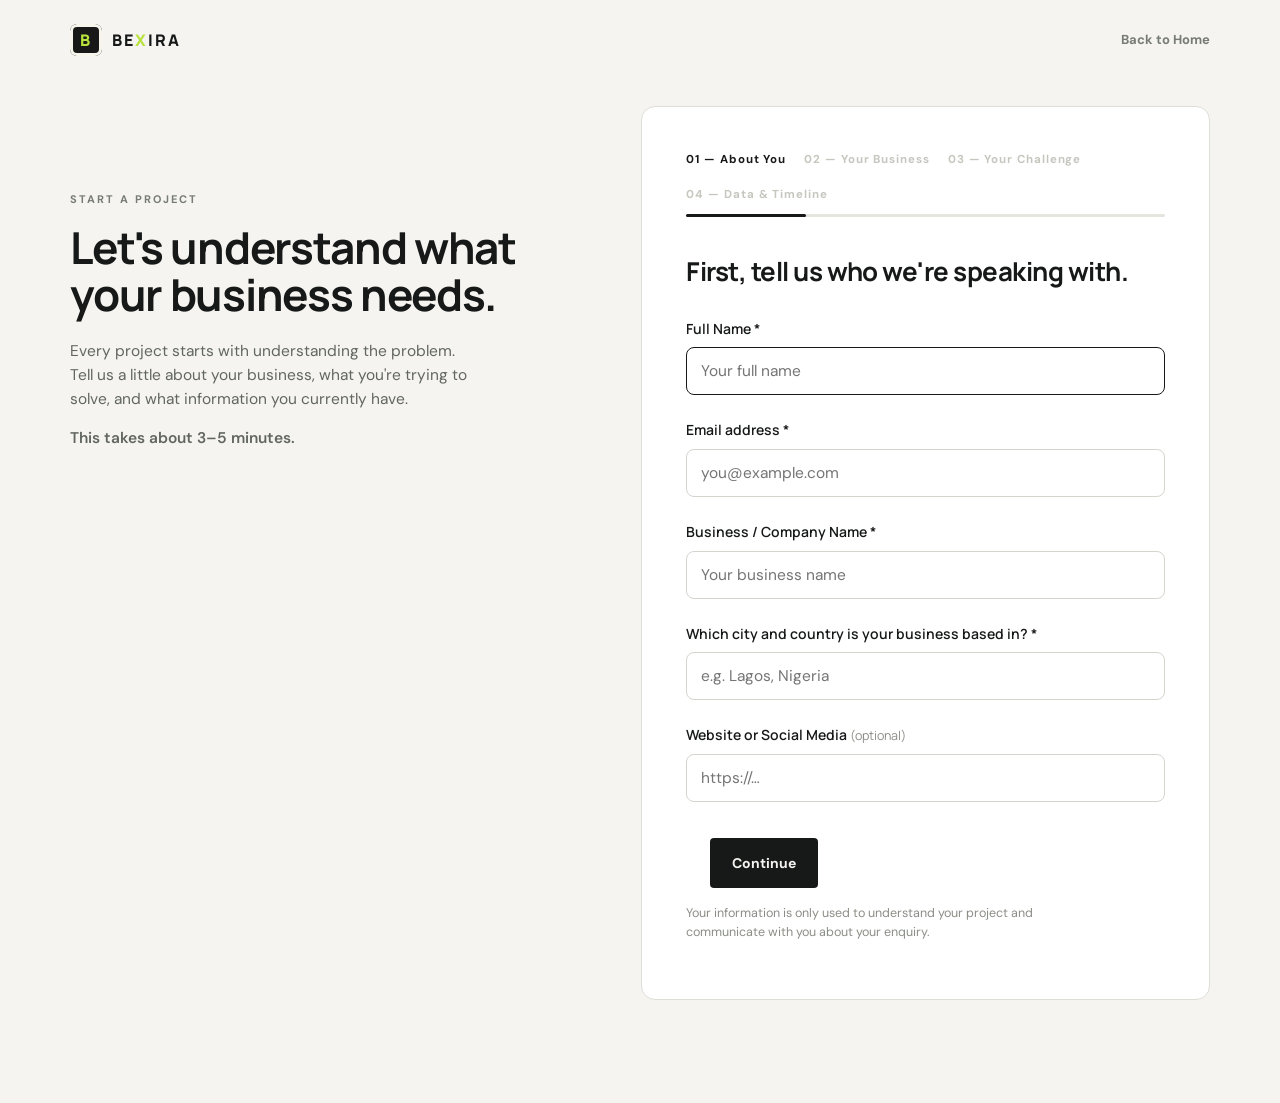
==== commit d14a1b2b: "Update index.html" ====
--- a/start-a-project/index.html
+++ b/start-a-project/index.html
@@ -52,7 +52,7 @@
     <a class="brand" href="../index.html" aria-label="BEXIRA home">
       <span class="brand-mark">B</span><span>BE<span class="x">X</span>IRA</span>
     </a>
-    <a class="sp-exit" href="../index.html">Exit</a>
+    <a class="sp-exit" href="../index.html">Back to Home</a>
   </div>
 
   <div class="sp-wrap">
